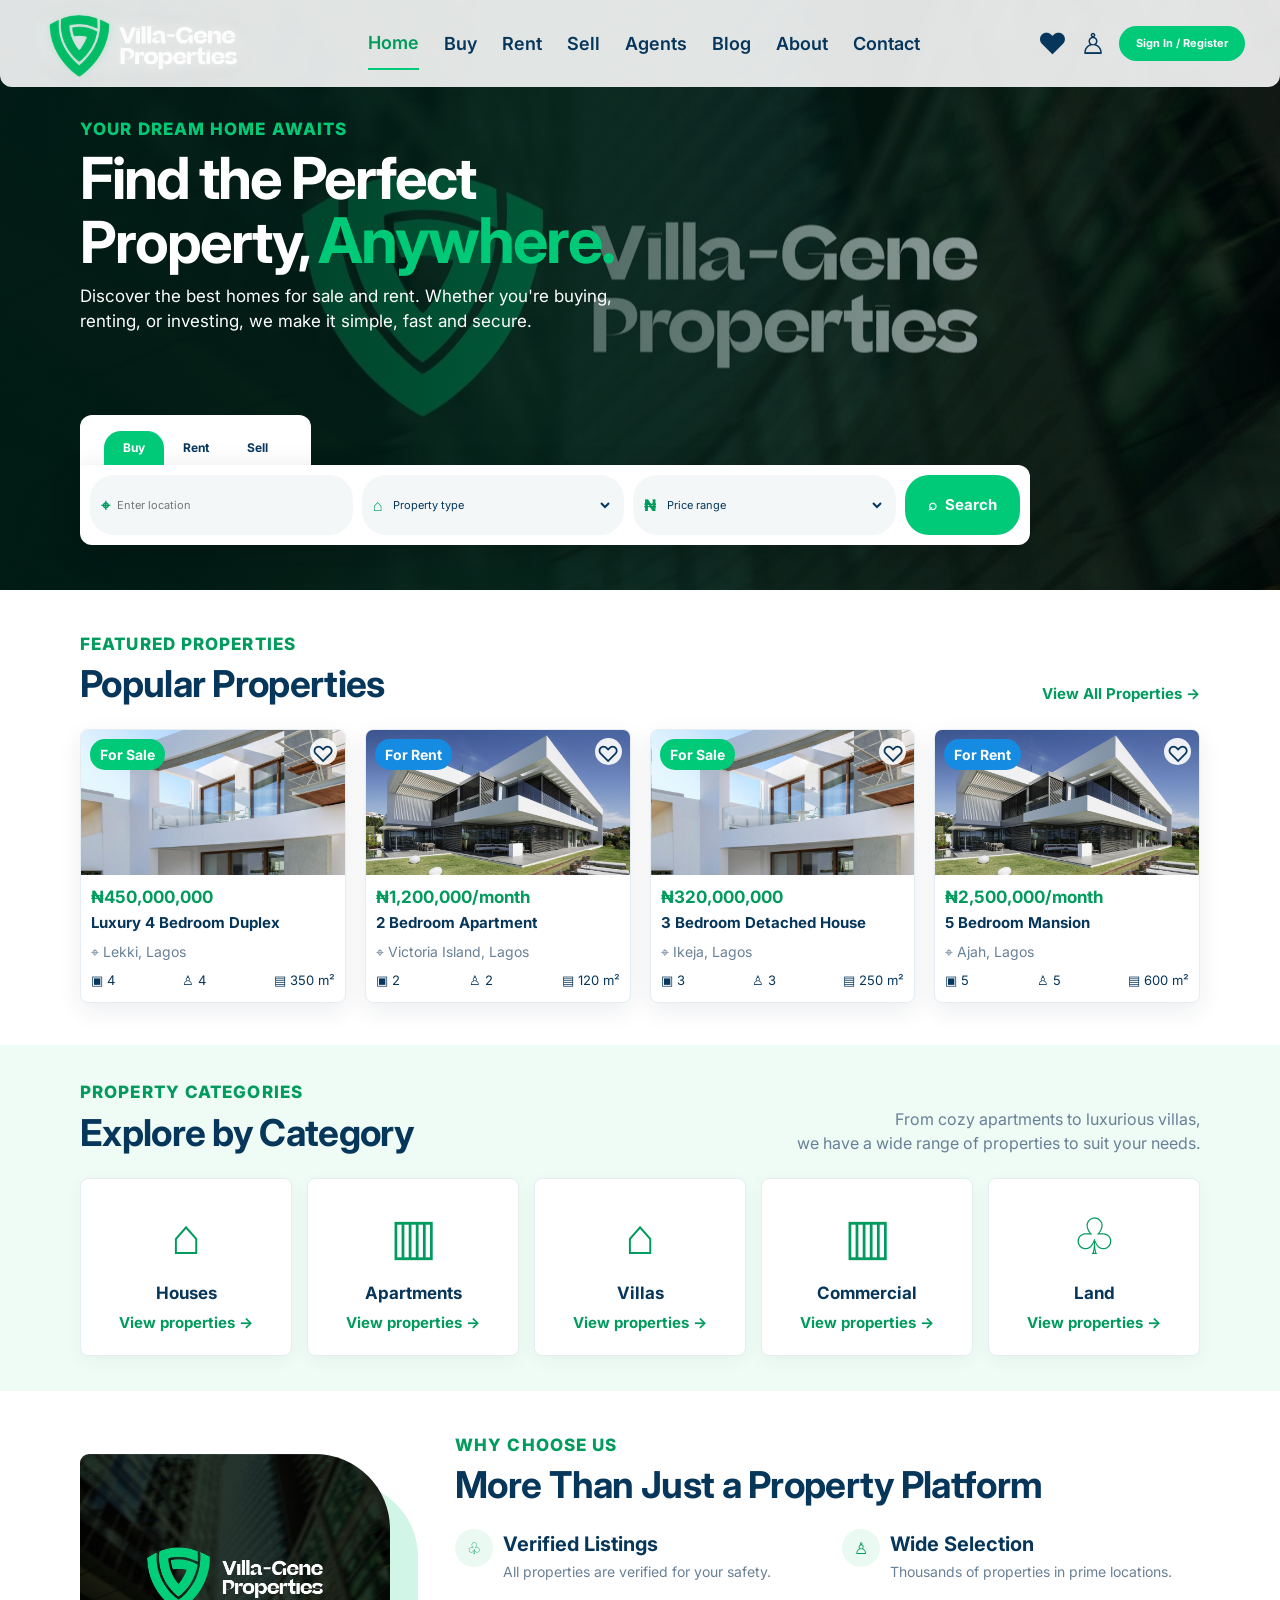
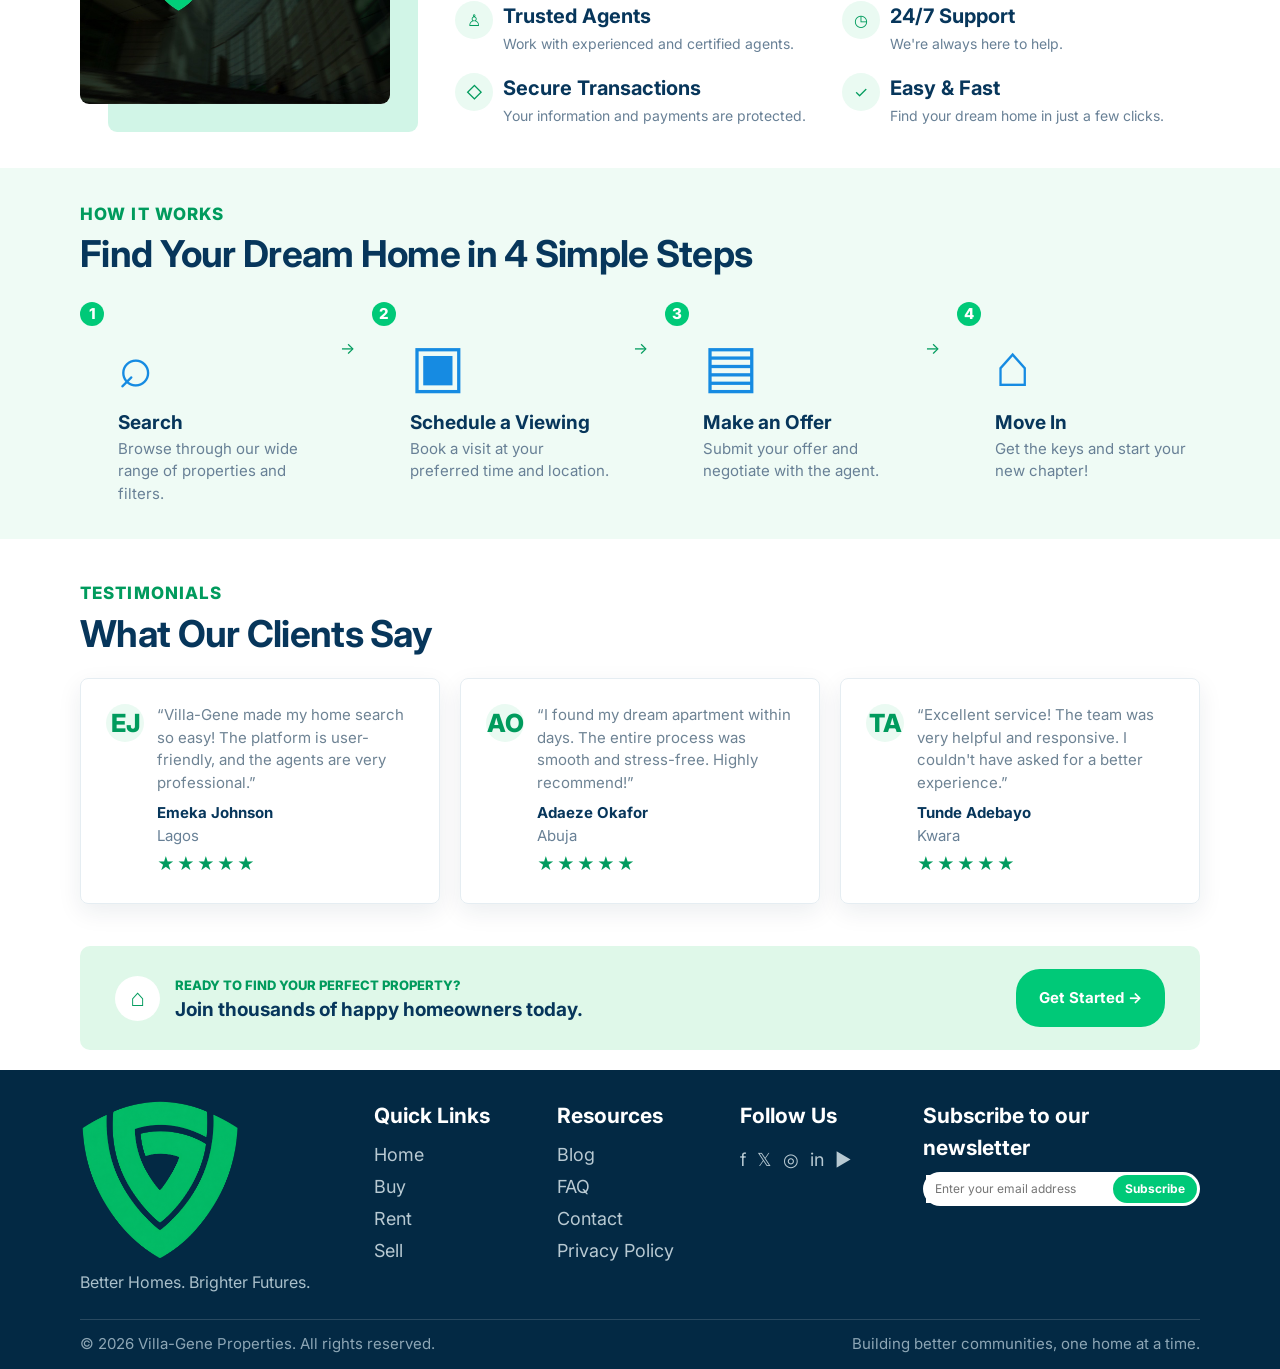
==== index.html @ 3a1cf272 "first commit" ====
<!DOCTYPE html>
<html lang="en">
<head>
  <meta charset="UTF-8">
  <meta name="viewport" content="width=device-width, initial-scale=1.0">
  <meta name="description" content="Villa-Gene Properties — Find your perfect property.">
  <title>Villa-Gene Properties</title>
  <!-- <link href="https://cdn.jsdelivr.net/npm/bootstrap@5.3.8/dist/css/bootstrap.min.css" rel="stylesheet" integrity="sha384-sRIl4kxILFvY47J16cr9ZwB07vP4J8+LH7qKQnuqkuIAvNWLzeN8tE5YBujZqJLB" crossorigin="anonymous"> -->
  <link rel="stylesheet" href="style.css">
</head>
<body>
  <header class="hero">
    <nav class="navbar container">
      <a class="brand" href="#">
        <img src="Villa-Gene-Properties-Logo(1).svg" alt="Villa-Gene Properties">
      </a>

      <button class="menu-toggle" aria-label="Open menu">☰</button>

      <div class="nav-links">
        <a class="active" href="#">Home</a>
        <a href="#properties">Buy</a>
        <a href="#properties">Rent</a>
        <a href="#sell">Sell</a>
        <a href="#agents">Agents</a>
        <a href="#blog">Blog</a>
        <a href="#about">About</a>
        <a href="#contact">Contact</a>
      </div>

      <div class="nav-actions">
        <button class="icon-btn" aria-label="Favorites">♥</button>
        <button class="icon-btn" aria-label="Account">♙</button>
        <a class="btn btn-green btn-small" href="#">Sign In / Register</a>
      </div>
    </nav>

    <div class="hero-content container">
      <div class="hero-copy">
        <p class="eyebrow">YOUR DREAM HOME AWAITS</p>
        <h1>Find the Perfect<br>Property, <span style="font-size: 63px;">Anywhere.</span></h1>
        <p class="hero-text">
          Discover the best homes for sale and rent. Whether you're
          buying, renting, or investing, we make it simple, fast and secure.
        </p>

        <div class="search-tabs">
          <button class="tab active">Buy</button>
          <button class="tab">Rent</button>
          <button class="tab">Sell</button>
        </div>

        <form class="search-box">
          <label>
            <span class="field-icon">⌖</span>
            <input type="text" placeholder="Enter location">
          </label>
          <label>
            <span class="field-icon">⌂</span>
            <select>
              <option>Property type</option>
              <option>House</option>
              <option>Apartment</option>
              <option>Villa</option>
              <option>Commercial</option>
              <option>Land</option>
            </select>
          </label>
          <label>
            <span class="field-icon">₦</span>
            <select>
              <option>Price range</option>
              <option>₦10,000,000 - ₦50,000,000</option>
              <option>₦50,000,000 - ₦100,000,000</option>
              <option>₦100,000,000+</option>
            </select>
          </label>
          <button class="btn btn-green search-btn" type="submit">⌕&nbsp; Search</button>
        </form>
      </div>

    
    </div>
  </header>

  <main>

    <section class="section container" id="properties">
      <div class="section-heading">
        <div>
          <p class="eyebrow green-text">FEATURED PROPERTIES</p>
          <h2>Popular Properties</h2>
        </div>
        <a class="view-all" href="#">View All Properties →</a>
      </div>

      <div class="property-grid">
        <article class="property-card">
          <div class="property-image image-1">
            <span class="badge sale">For Sale</span>
            <button class="heart">♡</button>
          </div>
          <div class="property-info">
            <strong class="price">₦450,000,000</strong>
            <h3>Luxury 4 Bedroom Duplex</h3>
            <p class="location">⌖ Lekki, Lagos</p>
            <div class="property-meta"><span>▣ 4</span><span>♙ 4</span><span>▤ 350 m²</span></div>
          </div>
        </article>

        <article class="property-card">
          <div class="property-image image-2">
            <span class="badge rent">For Rent</span>
            <button class="heart">♡</button>
          </div>
          <div class="property-info">
            <strong class="price">₦1,200,000/month</strong>
            <h3>2 Bedroom Apartment</h3>
            <p class="location">⌖ Victoria Island, Lagos</p>
            <div class="property-meta"><span>▣ 2</span><span>♙ 2</span><span>▤ 120 m²</span></div>
          </div>
        </article>

        <article class="property-card">
          <div class="property-image image-3">
            <span class="badge sale">For Sale</span>
            <button class="heart">♡</button>
          </div>
          <div class="property-info">
            <strong class="price">₦320,000,000</strong>
            <h3>3 Bedroom Detached House</h3>
            <p class="location">⌖ Ikeja, Lagos</p>
            <div class="property-meta"><span>▣ 3</span><span>♙ 3</span><span>▤ 250 m²</span></div>
          </div>
        </article>

        <article class="property-card">
          <div class="property-image image-4">
            <span class="badge rent">For Rent</span>
            <button class="heart">♡</button>
          </div>
          <div class="property-info">
            <strong class="price">₦2,500,000/month</strong>
            <h3>5 Bedroom Mansion</h3>
            <p class="location">⌖ Ajah, Lagos</p>
            <div class="property-meta"><span>▣ 5</span><span>♙ 5</span><span>▤ 600 m²</span></div>
          </div>
        </article>
      </div>
    </section>
    <section class="category-section">
      <div class="container">
        <div class="section-heading">
          <div>
            <p class="eyebrow green-text">PROPERTY CATEGORIES</p>
            <h2>Explore by Category</h2>
          </div>
          <p class="heading-note">From cozy apartments to luxurious villas,<br>we have a wide range of properties to suit your needs.</p>
        </div>

        <div class="category-grid">
          <a class="category-card" href="#"><span>⌂</span><b>Houses</b><small>View properties →</small></a>
          <a class="category-card" href="#"><span>▥</span><b>Apartments</b><small>View properties →</small></a>
          <a class="category-card" href="#"><span>⌂</span><b>Villas</b><small>View properties →</small></a>
          <a class="category-card" href="#"><span>▥</span><b>Commercial</b><small>View properties →</small></a>
          <a class="category-card" href="#"><span>♧</span><b>Land</b><small>View properties →</small></a>
        </div>
      </div>
    </section>
    <section class="section container why-section" id="about">
      <div class="why-image"></div>

      <div class="why-content">
        <p class="eyebrow green-text">WHY CHOOSE US</p>
        <h2>More Than Just a Property Platform</h2>

        <div class="benefit-grid">
          <div class="benefit"><span>♧</span><div><b>Verified Listings</b><p>All properties are verified for your safety.</p></div></div>
          <div class="benefit"><span>♙</span><div><b>Wide Selection</b><p>Thousands of properties in prime locations.</p></div></div>
          <div class="benefit"><span>♙</span><div><b>Trusted Agents</b><p>Work with experienced and certified agents.</p></div></div>
          <div class="benefit"><span>◷</span><div><b>24/7 Support</b><p>We're always here to help.</p></div></div>
          <div class="benefit"><span>◇</span><div><b>Secure Transactions</b><p>Your information and payments are protected.</p></div></div>
          <div class="benefit"><span>✓</span><div><b>Easy & Fast</b><p>Find your dream home in just a few clicks.</p></div></div>
        </div>
      </div>
    </section>
    <section class="steps-section">
      <div class="container">
        <p class="eyebrow green-text">HOW IT WORKS</p>
        <h2>Find Your Dream Home in 4 Simple Steps</h2>

        <div class="steps-grid">
          <div class="step"><span class="number">1</span><div class="step-icon">⌕</div><b>Search</b><p>Browse through our wide range of properties and filters.</p></div>
          <i>→</i>
          <div class="step"><span class="number">2</span><div class="step-icon">▣</div><b>Schedule a Viewing</b><p>Book a visit at your preferred time and location.</p></div>
          <i>→</i>
          <div class="step"><span class="number">3</span><div class="step-icon">▤</div><b>Make an Offer</b><p>Submit your offer and negotiate with the agent.</p></div>
          <i>→</i>
          <div class="step"><span class="number">4</span><div class="step-icon">⌂</div><b>Move In</b><p>Get the keys and start your new chapter!</p></div>
        </div>
      </div>
    </section>


    <section class="section container">
      <p class="eyebrow green-text">TESTIMONIALS</p>
      <h2>What Our Clients Say</h2>

      <div class="testimonial-grid">
        <article class="testimonial"><div class="avatar">EJ</div><div><p>“Villa-Gene made my home search so easy! The platform is user-friendly, and the agents are very professional.”</p><b>Emeka Johnson</b><small>Lagos</small><strong class="stars">★★★★★</strong></div></article>
        <article class="testimonial"><div class="avatar">AO</div><div><p>“I found my dream apartment within days. The entire process was smooth and stress-free. Highly recommend!”</p><b>Adaeze Okafor</b><small>Abuja</small><strong class="stars">★★★★★</strong></div></article>
        <article class="testimonial"><div class="avatar">TA</div><div><p>“Excellent service! The team was very helpful and responsive. I couldn't have asked for a better experience.”</p><b>Tunde Adebayo</b><small>Kwara</small><strong class="stars">★★★★★</strong></div></article>
      </div>
    </section>
    <section class="cta container">
      <div class="cta-icon">⌂</div>
      <div><small>READY TO FIND YOUR PERFECT PROPERTY?</small><h3>Join thousands of happy homeowners today.</h3></div>
      <a class="btn btn-green" href="#">Get Started →</a>
    </section>

   
  </main>
  <footer class="footer" id="contact">
    <div class="container footer-grid">
      <div class="footer-brand">
        <img src="villa2.png" alt="Villa-Gene Properties">
        <p>Better Homes. Brighter Futures.</p>
      </div>

      <div><h4>Quick Links</h4><a href="#">Home</a><a href="#">Buy</a><a href="#">Rent</a><a href="#">Sell</a></div>
      <div><h4>Resources</h4><a href="#">Blog</a><a href="#">FAQ</a><a href="#">Contact</a><a href="#">Privacy Policy</a></div>
      <div><h4>Follow Us</h4><div class="socials"><a href="#">f</a><a href="#">𝕏</a><a href="#">◎</a><a href="#">in</a><a href="#">▶</a></div></div>

      <div class="newsletter">
        <h4>Subscribe to our newsletter</h4>
        <form><input type="email" placeholder="Enter your email address"><button type="submit">Subscribe</button></form>
      </div>
    </div>

    <div class="container footer-bottom">
      <span>© 2026 Villa-Gene Properties. All rights reserved.</span>
      <span>Building better communities, one home at a time.</span>
    </div>
  </footer>

  <script>
    document.querySelector('.menu-toggle').addEventListener('click', () => {
      document.querySelector('.nav-links').classList.toggle('open');
    });
  </script>
</body>
</html>
---- style.css ----
@import url('https://fonts.googleapis.com/css2?family=Inter:wght@400;500;600;700;800&display=swap');

:root {
  --green: #00c978;
  --green-dark: #009b5d;
  --green-light: #eafaf2;
  --blue: #06365b;
  --blue-dark: #032944;
  --text: #07365b;
  --muted: #688096;
  --white: #ffffff;
  --border: #e5edf2;
  --shadow: 0 8px 25px rgba(4, 44, 70, .08);
  --radius: 10px;
}

* { box-sizing: border-box; margin: 0; padding: 0; }

html { scroll-behavior: smooth; }

body {
  font-family: "Inter", Arial, sans-serif;
  color: var(--text);
  background: #fff;
  line-height: 1.5;
}

a { color: inherit; text-decoration: none; }
button, input, select { font: inherit; }
button { cursor: pointer; border: 0; }

.container {
  width: min(1120px, calc(100% - 40px));
  margin: auto;
}

.hero {
  min-height: 520px;
  color: #fff;
  position: relative;
  overflow: hidden;
  background:
    linear-gradient(90deg, rgba(0, 28, 22, .92) 0%, rgba(0, 38, 28, .70) 42%, rgba(0, 20, 20, .28) 100%),
    url("photo_2026-10-01_10-18-28.jpg") center/cover no-repeat;
}
.navbar {
  width: 100%;
  max-width: none;
  height: 87px;
  margin: 0;
  padding: 20px 35px;
  display: flex;
  align-items: center;
  gap: 28px;
  background: rgba(255,255,255,.88);
  border-radius: 0 0 12px 12px;
  color: var(--blue);
  position: relative;
  z-index: 10;
  
}

.brand { width: 215px; display: flex; align-items: center; }
.brand img { width: 100%; height: auto; display: block; }

.nav-links {
  display: flex;
  align-items: center;
  justify-content: center;
  gap: 25px;
  flex: 1;

}

.nav-links a {
  font-size: 18px;
  font-weight: 600;
  padding: 12px 0;
}

.nav-links a.active,
.nav-links a:hover {
  color: var(--green-dark);
  border-bottom: 2px solid var(--green);
}

.nav-actions { display: flex; align-items: center; gap: 13px; }
.icon-btn { background: transparent; color: var(--blue); font-size: 29px; }
.menu-toggle { display: none; background: transparent; font-size: 25px; color: var(--blue); }

.btn {
  display: inline-flex;
  align-items: center;
  justify-content: center;
  border-radius: 24px;
  padding: 18px 23px;
  font-weight: 700;
  font-size: 15px;
}

.btn-green { background: var(--green); color: #fff; }
.btn-green:hover { background: var(--green-dark); }
.btn-small { padding: 9px 17px; font-size: 11px; }

.hero-content {
  min-height: 448px;
  display: flex;
  align-items: center;
  justify-content: space-between;
  padding-bottom: 45px;
}

.hero-copy { max-width: 650px; padding-top: 30px; }
.eyebrow { font-size: 17px; font-weight: 800; letter-spacing: 1.1px; margin-bottom: 6px; color: #00c978;}
.green-text { color: var(--green-dark); }

.hero h1 {
  font-size: clamp(38px, 5vw, 58px);
  line-height: 1.02;
  letter-spacing: -2px;
  margin-bottom: 12px;
}

.hero h1 span { color: var(--green); }

.hero-text { max-width: 560px; font-size: 17px; margin-bottom: 80px; }

.hero-brand {
  width: 310px;
  margin-right: 25px;
}
.hero-brand img { width: 100%; filter: drop-shadow(0 5px 20px rgba(0,0,0,.25)); }

.search-tabs {
  display: flex;
  width: fit-content;
  background: #fff;
  border-radius: 12px 12px 0 0;
  padding: 16px 24px 0;

}

.tab {
  padding: 8px 19px;
  border-radius: 17px 17px 0 0;
  background: transparent;
  color: var(--blue);
  font-size: 12px;
  font-weight: 700;
}
.tab.active { background: var(--green); color: #fff; }

.search-box {
  width: 950px;
  min-height: 80px;
  padding: 10px;
  display: flex;
  gap: 9px;
  background: #fff;
  border-radius: 0 12px 12px 12px;
  box-shadow: 0 10px 30px rgba(0,0,0,.17);
}

.search-box label {
  flex: 1;
  display: flex;
  align-items: center;
  gap: 7px;
  min-width: 0;
  padding: 0 11px;
  border-radius: 24px;
  background: #f3f7f8;
}

.search-box input,
.search-box select {
  width: 100%;
  min-width: 0;
  border: 0;
  outline: 0;
  background: transparent;
  color: var(--blue);
  font-size: 11px;
}
.search-box select { appearance: auto;}
.field-icon option:hover{color: #00c978;}
.field-icon { color: var(--green-dark); font-weight: 800; }
.search-btn { min-width: 110px; }
.section { padding-top: 42px; padding-bottom: 42px; }

.section-heading {
  display: flex;
  align-items: flex-end;
  justify-content: space-between;
  margin-bottom: 23px;
}
h2 {
  font-size: 37px;
  line-height: 1.15;
  letter-spacing: -.7px;
}

.view-all {
  color: var(--green-dark);
  font-weight: 700;
  font-size: 15px;
}

.property-grid {
  display: grid;
  grid-template-columns: repeat(4, 1fr);
  gap: 19px;
}

.property-card {
  overflow: hidden;
  background: #fff;
  border: 1px solid var(--border);
  border-radius: 8px;
  box-shadow: var(--shadow);
}

.property-image {
  height: 145px;
  position: relative;
  background-size: cover;
  background-position: center;
}

.image-1 { background-image: url("VillaMaze-LuxuryVillasCrete-Outdoors-10-scaled.jpg"); }
.image-2 { background-image: url("02.jpg"); }
.image-3 { background-image: url("VillaMaze-LuxuryVillasCrete-Outdoors-10-scaled.jpg"); }
.image-4 { background-image: url("02.jpg"); }

.badge {
  position: absolute;
  top: 9px;
  left: 9px;
  padding: 5px 10px;
  border-radius: 15px;
  color: #fff;
  font-size: 14px;
  font-weight: 700;
}
.badge.sale { background: var(--green); }
.badge.rent { background: #168be2; }

.heart {
  position: absolute;
  right: 8px;
  top: 8px;
  width: 27px;
  height: 27px;
  border-radius: 50%;
  background: rgba(255,255,255,.9);
  color: var(--blue);
  font-size: 22px;
}

.property-info { padding: 10px 10px 12px; }
.price { color: var(--green-dark); font-size: 17px; }
.property-info h3 { font-size: 15px; margin: 2px 0 6px; }
.location { color: var(--muted); font-size: 14px; margin-bottom: 9px; }

.property-meta {
  display: flex;
  justify-content: space-between;
  color: var(--blue);
  font-size: 13px;
}
.category-section {
  padding: 35px 0;
  background: #effbf5;
}

.heading-note { color: var(--muted); font-size: 16px; text-align: right; }

.category-grid {
  display: grid;
  grid-template-columns: repeat(5, 1fr);
  gap: 15px;
}

.category-card {
  min-height: 135px;
  padding: 20px;
  display: flex;
  flex-direction: column;
  align-items: center;
  justify-content: center;
  background: #fff;
  border: 1px solid var(--border);
  border-radius: 8px;
  box-shadow: 0 5px 18px rgba(0,0,0,.04);
}
.category-card span { color: var(--green-dark); font-size: 50px; margin-bottom: 7px; }
.category-card b { font-size: 17px; }
.category-card small { color: var(--green-dark); font-weight: 700; font-size: 15px; margin-top: 6px; }
.why-section {
  display: grid;
  grid-template-columns: 310px 1fr;
  gap: 65px;
  align-items: center;
}

.why-image {
  height: 250px;
  border-radius: 9px 75px 9px 9px;
  background: url("photo_2026-10-01_10-18-28.jpg") center/cover;
  box-shadow: 28px 28px 0 rgba(0,201,120,.18);
}

.why-content h2 { margin-bottom: 22px; }

.benefit-grid {
  display: grid;
  grid-template-columns: 1fr 1fr;
  gap: 19px 28px;
}

.benefit { display: flex; gap: 10px; }
.benefit > span {
  flex: 0 0 38px;
  width: 38px;
  height: 38px;
  display: grid;
  place-items: center;
  border-radius: 50%;
  background: var(--green-light);
  color: var(--green-dark);
}
.benefit b { display: block; font-size: 20px; }
.benefit p { color: var(--muted); font-size: 14px; margin-top: 2px; }
.steps-section {
  padding: 34px 0;
  background: #effbf5;
}

.steps-section h2 { margin-bottom: 25px; }

.steps-grid {
  display: grid;
  grid-template-columns: 1fr auto 1fr auto 1fr auto 1fr;
  gap: 17px;
  align-items: start;
}

.step { position: relative; }
.number {
  display: inline-grid;
  place-items: center;
  width: 24px;
  height: 24px;
  border-radius: 50%;
  background: var(--green);
  color: #fff;
  font-size: 15px;
  font-weight: 800;
}
.step-icon { color: #168be2; font-size: 59px; margin: -5px 0 0 38px; }
.step b { display: block; font-size: 19px; margin-left: 38px; }
.step p { color: var(--muted); font-size: 15px; margin-left: 38px; }
.steps-grid > i { color: var(--green-dark); margin-top: 35px; font-style: normal; }
.testimonial-grid {
  display: grid;
  grid-template-columns: repeat(3, 1fr);
  gap: 20px;
  margin-top: 23px;
}

.testimonial {
  display: flex;
  gap: 13px;
  padding: 25px;
  border: 1px solid var(--border);
  border-radius: 8px;
  box-shadow: var(--shadow);
}

.avatar {
  flex: 0 0 38px;
  height: 38px;
  border-radius: 50%;
  display: grid;
  place-items: center;
  background: var(--green-light);
  color: var(--green-dark);
  font-size: 25px;
  font-weight: 800;
}

.testimonial p { color: #6e8394; font-size: 15px; margin-bottom: 8px; }
.testimonial b, .testimonial small { display: block; font-size: 15px; }
.testimonial small { color: var(--muted); }
.stars { display: block; color: var(--green-dark); letter-spacing: 2px; font-size: 17px; margin-top: 5px; }

.cta {
  margin-bottom: 20px;
  padding: 23px 35px;
  display: flex;
  align-items: center;
  gap: 15px;
  border-radius: 10px;
  background: #dff8e9;
}
.cta-icon {
  width: 45px;
  height: 45px;
  display: grid;
  place-items: center;
  border-radius: 50%;
  color: var(--green-dark);
  background: #fff;
  font-size: 24px;
}
.cta div:nth-child(2) { flex: 1; }
.cta small { color: var(--green-dark); font-size: 13px; font-weight: 800; }
.cta h3 { font-size: 19px; }
.footer {
  padding-top: 30px;
  color: #fff;
  background: var(--blue-dark);
}

.footer-grid {
  display: grid;
  grid-template-columns: 1.4fr .8fr .8fr .8fr 1.5fr;
  gap: 35px;
  padding-bottom: 25px;
}

.footer-brand img { width: 160px; filter: none; }
.footer-brand p { color: #a9bfca; font-size: 16px; margin-top: 4px; }

.footer h4 { font-size: 21px; margin-bottom: 9px; }
.footer-grid > div:not(.footer-brand):not(.newsletter) a {
  display: block;
  color: #b8c9d2;
  font-size: 18px;
  margin: 5px 0;
}

.socials { display: flex; gap: 11px; }
.socials a { color: #fff; font-size: 15px; }

.newsletter form {
  display: flex;
  height: 34px;
  padding: 3px;
  border-radius: 20px;
  background: #fff;
}
.newsletter input {
  width: 100%;
  min-width: 0;
  border: 0;
  outline: 0;
  padding: 0 9px;
  font-size: 12px;
}
.newsletter button {
  padding: 0 12px;
  border-radius: 17px;
  background: var(--green);
  color: #fff;
  font-size: 12px;
  font-weight: 700;
}

.footer-bottom {
  padding: 13px 0;
  border-top: 1px solid rgba(255,255,255,.15);
  display: flex;
  justify-content: space-between;
  color: #8da6b5;
  font-size: 15px;
}

@media (max-width: 900px) {
  .nav-links { gap: 13px; }
  .nav-actions .icon-btn { display: none; }
  .hero-brand { width: 220px; }
  .search-box { width: 100%; }
  .property-grid { grid-template-columns: repeat(2, 1fr); }
  .category-grid { grid-template-columns: repeat(3, 1fr); }
  .why-section { grid-template-columns: 1fr; gap: 35px; }
  .why-image { width: min(450px, 100%); }
  .footer-grid { grid-template-columns: repeat(2, 1fr); }
}

@media (max-width: 680px) {
  .container { width: min(100% - 24px, 1120px); }

  .navbar {
    width: 100%;
    height: 62px;
  }
  .brand { width: 135px; }
  .menu-toggle { display: block; margin-left: auto; }
  .nav-links {
    display: none;
    position: absolute;
    top: 62px;
    left: 12px;
    right: 12px;
    z-index: 20;
    padding: 15px;
    flex-direction: column;
    background: #fff;
    border-radius: 8px;
    box-shadow: var(--shadow);
  }
  .nav-links.open { display: flex; }
  .nav-links a { padding: 7px; }
  .nav-actions { display: none; }

  .hero { min-height: 650px; }
  .hero-content { min-height: 580px; display: block; padding-top: 45px; }
  .hero-brand { display: none; }
  .hero h1 { font-size: 39px; }
  .search-box { width: 100%; flex-direction: column; border-radius: 0 0 12px 12px; }
  .search-box label { min-height: 42px; }
  .search-btn { min-height: 42px; }

  .section-heading { align-items: flex-start; gap: 15px; flex-direction: column; }
  .heading-note { text-align: left; }
  .property-grid { grid-template-columns: 1fr; }
  .category-grid { grid-template-columns: repeat(2, 1fr); }
  .benefit-grid { grid-template-columns: 1fr; }
  .steps-grid { grid-template-columns: 1fr; gap: 12px; }
  .steps-grid > i { display: none; }
  .testimonial-grid { grid-template-columns: 1fr; }
  .cta { flex-wrap: wrap; }
  .cta .btn { width: 100%; }
  .footer-grid { grid-template-columns: 1fr 1fr; }
  .newsletter { grid-column: 1 / -1; }
  .footer-bottom { flex-direction: column; gap: 6px; }
}
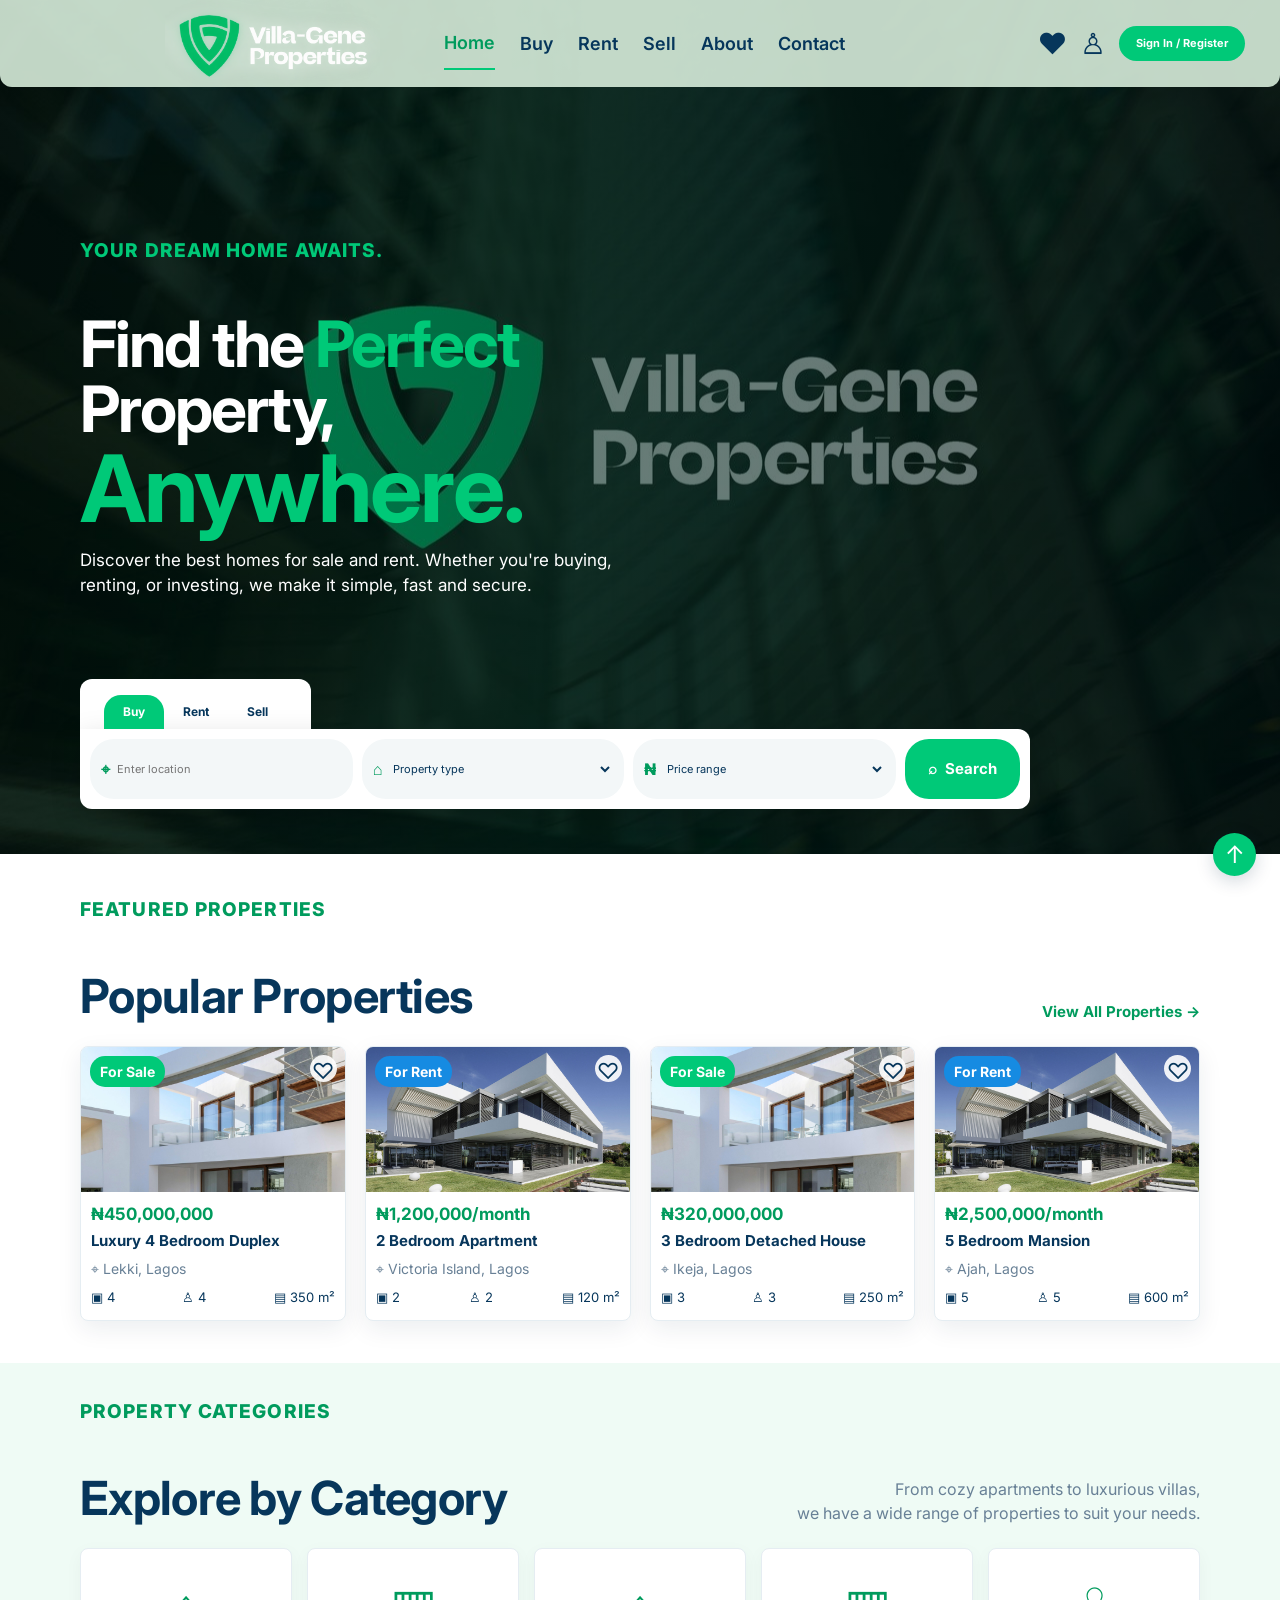
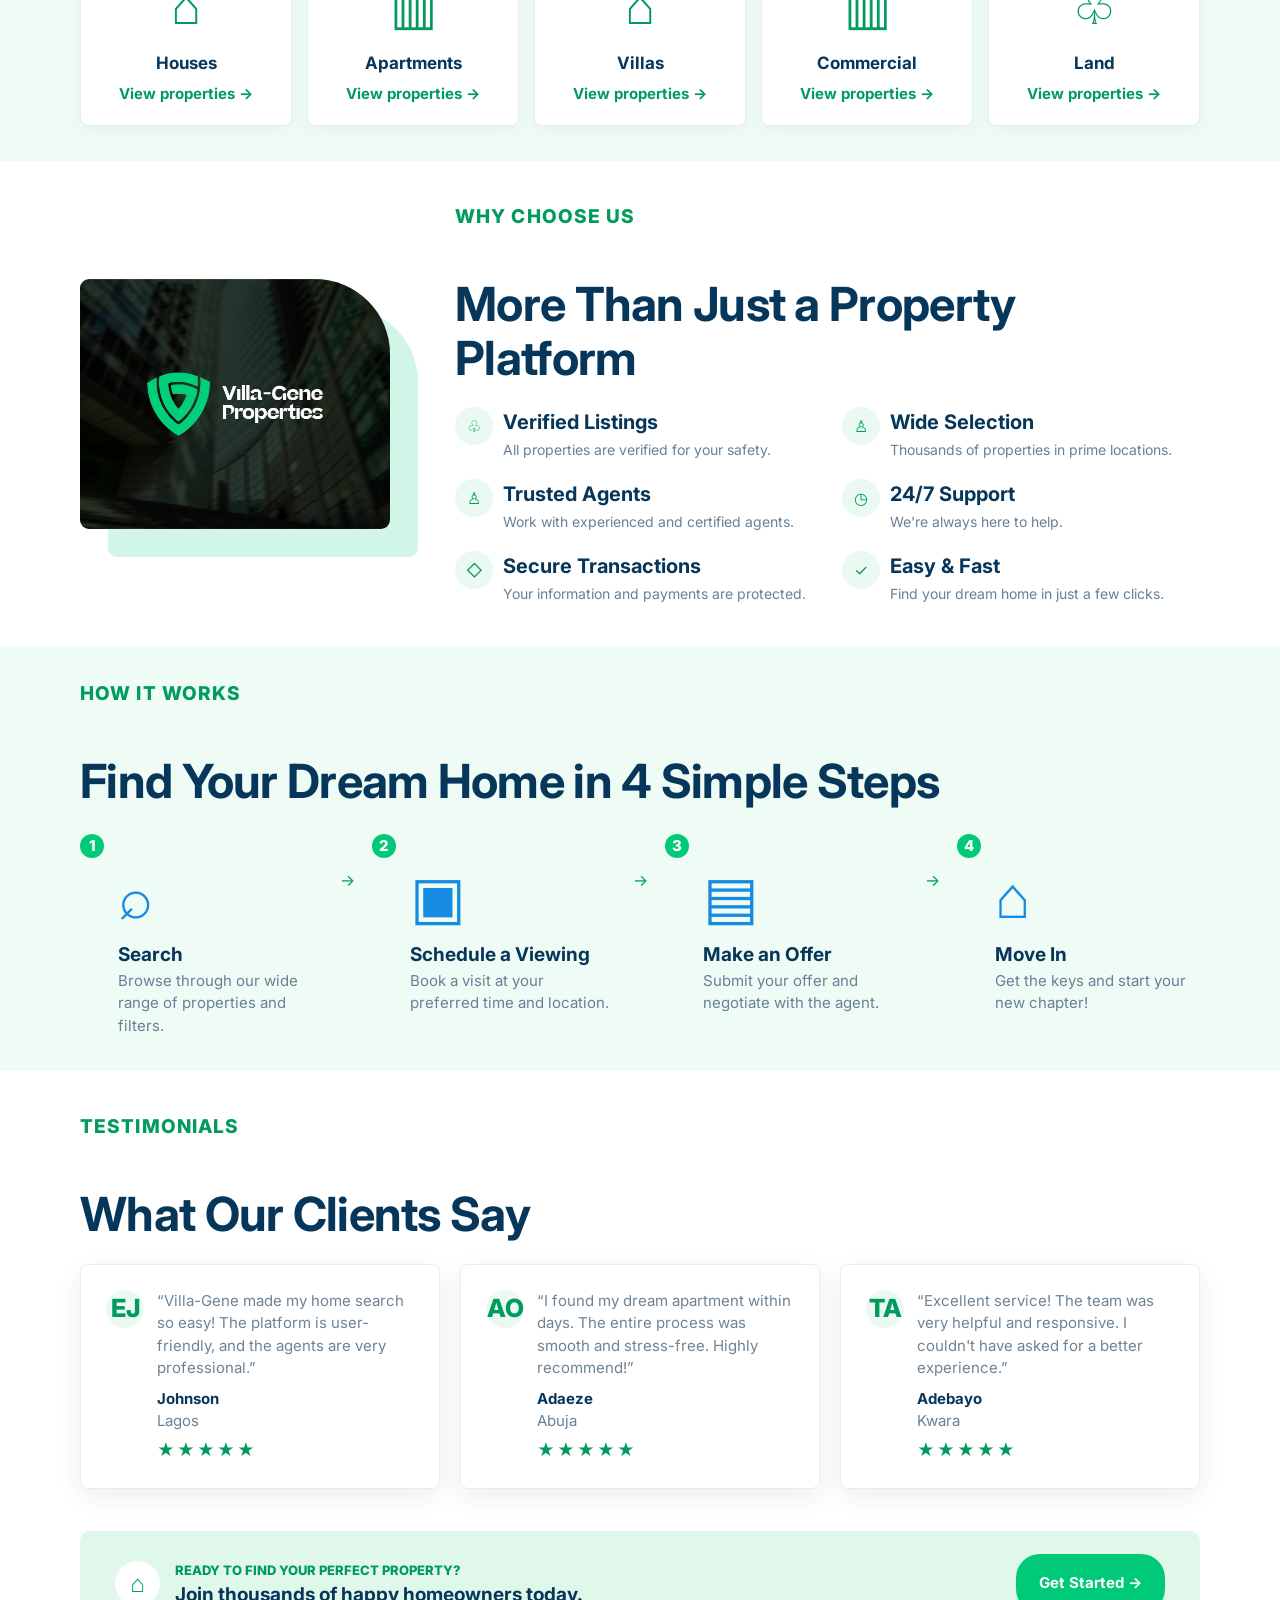
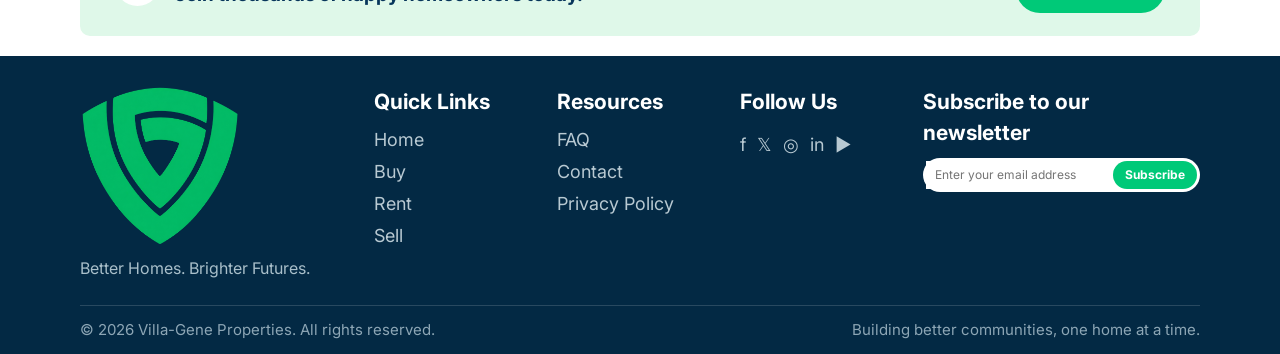
==== commit 2586ab8a: "Update website files" ====
--- a/index.html
+++ b/index.html
@@ -9,6 +9,9 @@
   <link rel="stylesheet" href="style.css">
 </head>
 <body>
+  <div class="first-nav">
+    
+  </div>
   <header class="hero">
     <nav class="navbar container">
       <a class="brand" href="#">
@@ -22,10 +25,8 @@
         <a href="#properties">Buy</a>
         <a href="#properties">Rent</a>
         <a href="#sell">Sell</a>
-        <a href="#agents">Agents</a>
-        <a href="#blog">Blog</a>
-        <a href="#about">About</a>
-        <a href="#contact">Contact</a>
+        <a href="about.html">About</a>
+        <a href="contact.html">Contact</a>
       </div>
 
       <div class="nav-actions">
@@ -37,8 +38,8 @@
 
     <div class="hero-content container">
       <div class="hero-copy">
-        <p class="eyebrow">YOUR DREAM HOME AWAITS</p>
-        <h1>Find the Perfect<br>Property, <span style="font-size: 63px;">Anywhere.</span></h1>
+        <p class="eyebrow">YOUR DREAM HOME AWAITS.</p>
+        <h1>Find the <span style="color: #00c978">Perfect</span><br>Property, <span style="font-size: 93px;">Anywhere.</span></h1>
         <p class="hero-text">
           Discover the best homes for sale and rent. Whether you're
           buying, renting, or investing, we make it simple, fast and secure.
@@ -207,15 +208,15 @@
       <h2>What Our Clients Say</h2>
 
       <div class="testimonial-grid">
-        <article class="testimonial"><div class="avatar">EJ</div><div><p>“Villa-Gene made my home search so easy! The platform is user-friendly, and the agents are very professional.”</p><b>Emeka Johnson</b><small>Lagos</small><strong class="stars">★★★★★</strong></div></article>
-        <article class="testimonial"><div class="avatar">AO</div><div><p>“I found my dream apartment within days. The entire process was smooth and stress-free. Highly recommend!”</p><b>Adaeze Okafor</b><small>Abuja</small><strong class="stars">★★★★★</strong></div></article>
-        <article class="testimonial"><div class="avatar">TA</div><div><p>“Excellent service! The team was very helpful and responsive. I couldn't have asked for a better experience.”</p><b>Tunde Adebayo</b><small>Kwara</small><strong class="stars">★★★★★</strong></div></article>
+        <article class="testimonial"><div class="avatar">EJ</div><div><p>“Villa-Gene made my home search so easy! The platform is user-friendly, and the agents are very professional.”</p><b>Johnson</b><small>Lagos</small><strong class="stars">★★★★★</strong></div></article>
+        <article class="testimonial"><div class="avatar">AO</div><div><p>“I found my dream apartment within days. The entire process was smooth and stress-free. Highly recommend!”</p><b>Adaeze</b><small>Abuja</small><strong class="stars">★★★★★</strong></div></article>
+        <article class="testimonial"><div class="avatar">TA</div><div><p>“Excellent service! The team was very helpful and responsive. I couldn't have asked for a better experience.”</p><b>Adebayo</b><small>Kwara</small><strong class="stars">★★★★★</strong></div></article>
       </div>
     </section>
     <section class="cta container">
       <div class="cta-icon">⌂</div>
       <div><small>READY TO FIND YOUR PERFECT PROPERTY?</small><h3>Join thousands of happy homeowners today.</h3></div>
-      <a class="btn btn-green" href="#">Get Started →</a>
+      <a class="btn btn-green" href="contact.html">Get Started →</a>
     </section>
 
    
@@ -225,10 +226,10 @@
       <div class="footer-brand">
         <img src="villa2.png" alt="Villa-Gene Properties">
         <p>Better Homes. Brighter Futures.</p>
-      </div>
-
-      <div><h4>Quick Links</h4><a href="#">Home</a><a href="#">Buy</a><a href="#">Rent</a><a href="#">Sell</a></div>
-      <div><h4>Resources</h4><a href="#">Blog</a><a href="#">FAQ</a><a href="#">Contact</a><a href="#">Privacy Policy</a></div>
+       </div>
+
+      <div><h4>Quick Links</h4><a href="index.html">Home</a><a href="#">Buy</a><a href="#">Rent</a><a href="#">Sell</a></div>
+      <div><h4>Resources</h4><a href="#">FAQ</a><a href="#">Contact</a><a href="#">Privacy Policy</a></div>
       <div><h4>Follow Us</h4><div class="socials"><a href="#">f</a><a href="#">𝕏</a><a href="#">◎</a><a href="#">in</a><a href="#">▶</a></div></div>
 
       <div class="newsletter">
@@ -242,6 +243,11 @@
       <span>Building better communities, one home at a time.</span>
     </div>
   </footer>
+
+
+   <a aria-label="Back to top" class="back-to-top" href="#top">
+   &uarr;
+  </a>
 
   <script>
     document.querySelector('.menu-toggle').addEventListener('click', () => {
--- a/style.css
+++ b/style.css
@@ -35,12 +35,12 @@
 }
 
 .hero {
-  min-height: 520px;
+  min-height: 720px;
   color: #fff;
   position: relative;
   overflow: hidden;
   background:
-    linear-gradient(90deg, rgba(0, 28, 22, .92) 0%, rgba(0, 38, 28, .70) 42%, rgba(0, 20, 20, .28) 100%),
+    linear-gradient(90deg, rgba(0, 28, 22, .42) 0%, rgba(0, 38, 28, .60) 42%, rgba(0, 20, 20, .58) 100%),
     url("photo_2026-10-01_10-18-28.jpg") center/cover no-repeat;
 }
 .navbar {
@@ -52,7 +52,7 @@
   display: flex;
   align-items: center;
   gap: 28px;
-  background: rgba(255,255,255,.88);
+  background: rgba(218, 240, 222, 0.888);
   border-radius: 0 0 12px 12px;
   color: var(--blue);
   position: relative;
@@ -60,8 +60,9 @@
   
 }
 
-.brand { width: 215px; display: flex; align-items: center; }
-.brand img { width: 100%; height: auto; display: block; }
+.brand { width: 215px; display: flex; align-items: center;  }
+
+.brand img { width: 100%; height: auto; display: block; box-shadow: rgba(1, 72, 1, 0.17); margin-left: 130px; }
 
 .nav-links {
   display: flex;
@@ -110,12 +111,12 @@
   padding-bottom: 45px;
 }
 
-.hero-copy { max-width: 650px; padding-top: 30px; }
-.eyebrow { font-size: 17px; font-weight: 800; letter-spacing: 1.1px; margin-bottom: 6px; color: #00c978;}
+.hero-copy { max-width: 650px; padding-top: 150px; }
+.eyebrow { font-size: 19px; font-weight: 800; letter-spacing: 1.1px; margin-bottom: 45px; color: #00c978;}
 .green-text { color: var(--green-dark); }
 
 .hero h1 {
-  font-size: clamp(38px, 5vw, 58px);
+  font-size: clamp(38px, 5vw, 78px);
   line-height: 1.02;
   letter-spacing: -2px;
   margin-bottom: 12px;
@@ -195,7 +196,7 @@
   margin-bottom: 23px;
 }
 h2 {
-  font-size: 37px;
+  font-size: 47px;
   line-height: 1.15;
   letter-spacing: -.7px;
 }
@@ -475,6 +476,35 @@
   color: #8da6b5;
   font-size: 15px;
 }
+.back-to-top {
+    position:fixed;
+    right:24px;
+    bottom:24px;
+    z-index:30;
+    width:43px;
+    height:43px;
+    display:grid;
+    place-items:center;
+    border-radius:50%;
+    background:var(--green);
+    color:#fff;
+    font-size:24px;
+    box-shadow:0 5px 18px rgba(3,41,68,.18)
+}
+.back-to-top:hover {
+    background:var(--green-dark)
+}
+.visually-hidden {
+    position:absolute;
+    width:1px;
+    height:1px;
+    padding:0;
+    margin:-1px;
+    overflow:hidden;
+    clip:rect(0,0,0,0);
+    white-space:nowrap;
+    border:0
+}
 
 @media (max-width: 900px) {
   .nav-links { gap: 13px; }
@@ -495,7 +525,7 @@
     width: 100%;
     height: 62px;
   }
-  .brand { width: 135px; }
+  .brand { width: 135px; margin-left: -130px; }
   .menu-toggle { display: block; margin-left: auto; }
   .nav-links {
     display: none;
@@ -514,7 +544,7 @@
   .nav-links a { padding: 7px; }
   .nav-actions { display: none; }
 
-  .hero { min-height: 650px; }
+  .hero { min-height: 750px; }
   .hero-content { min-height: 580px; display: block; padding-top: 45px; }
   .hero-brand { display: none; }
   .hero h1 { font-size: 39px; }
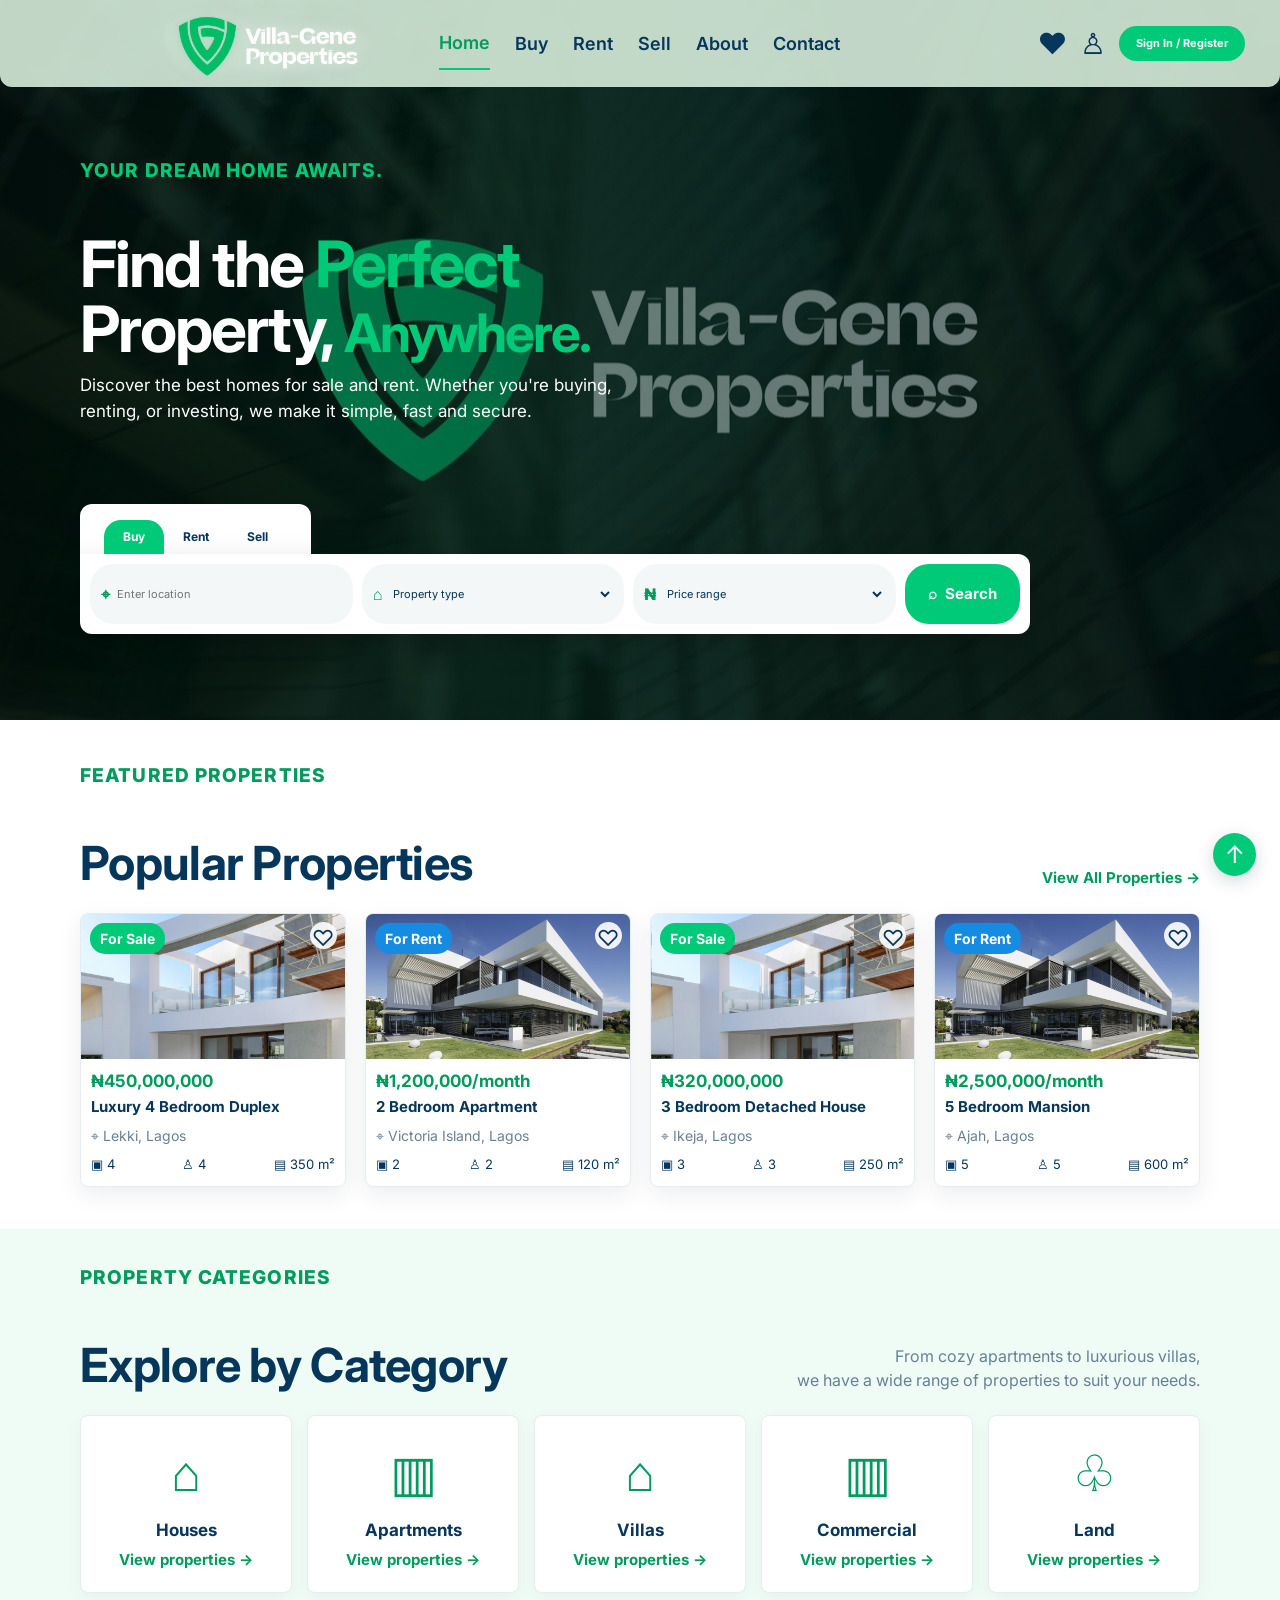
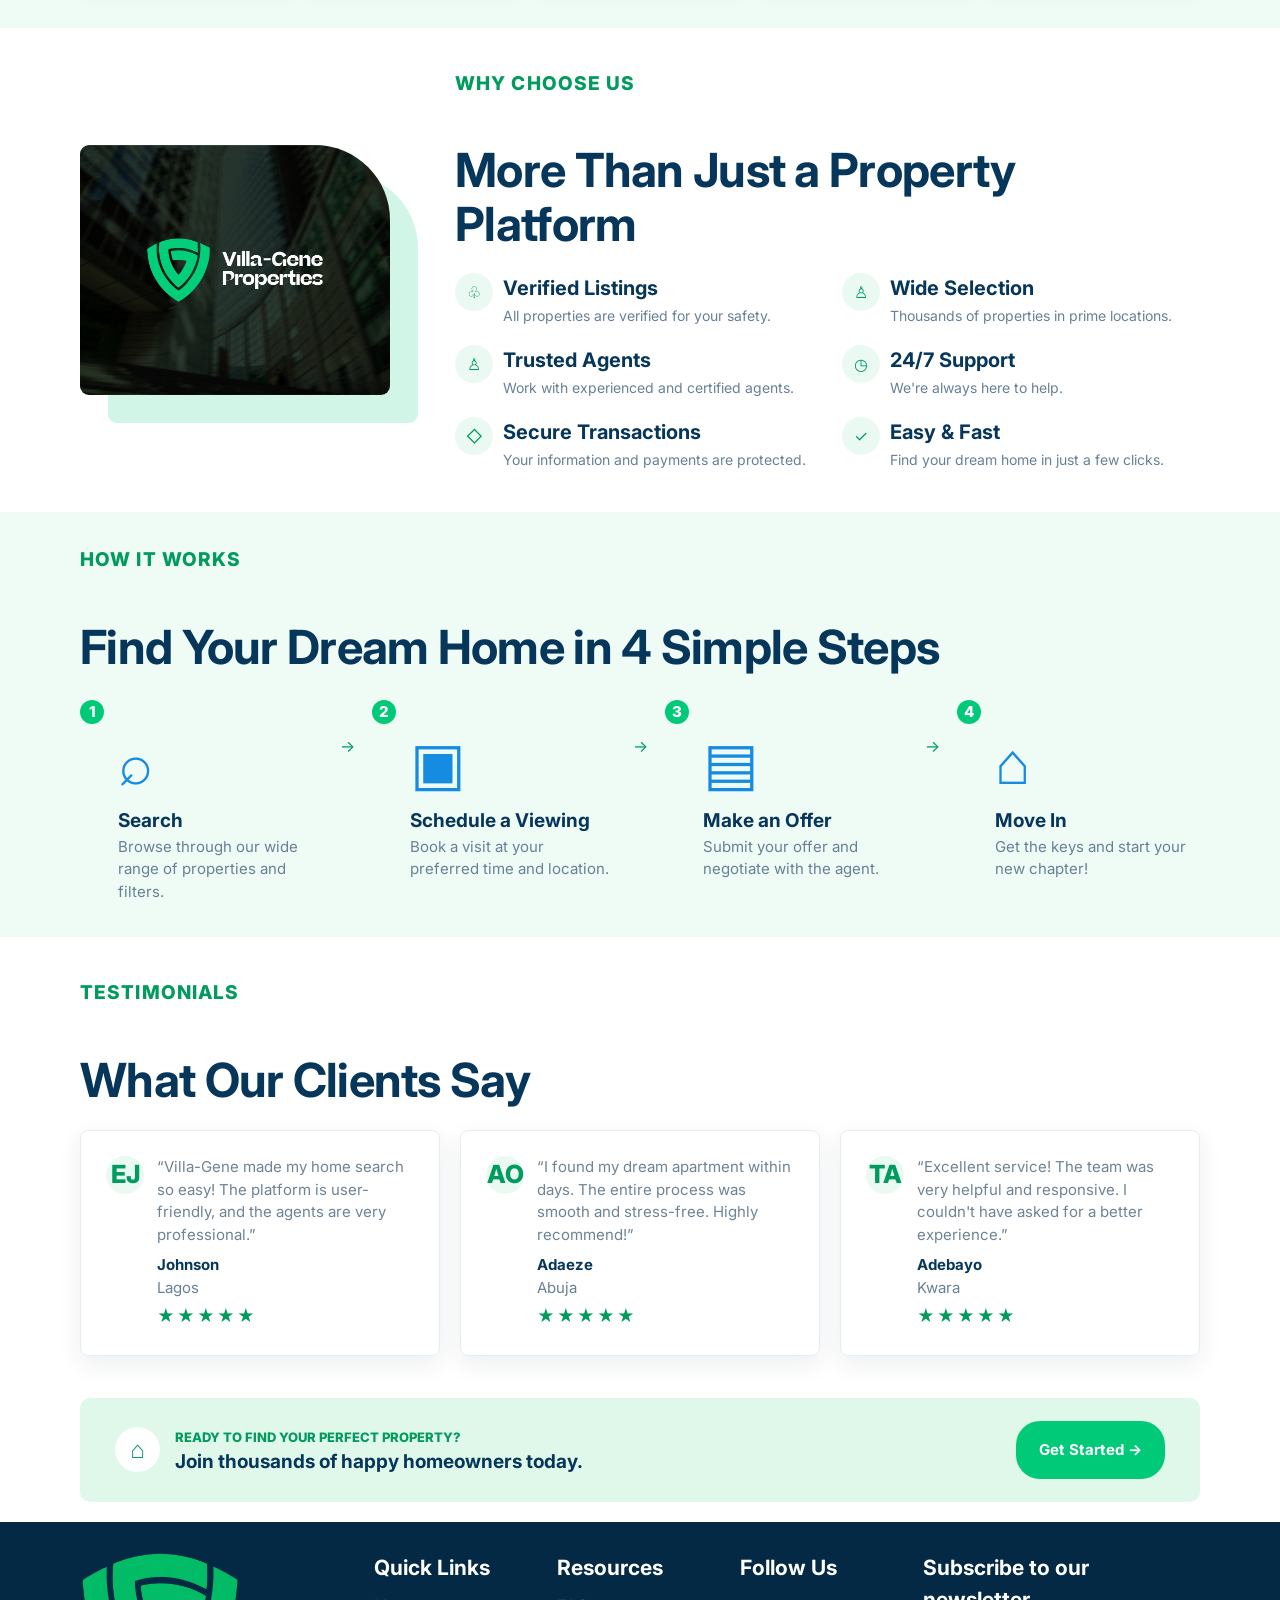
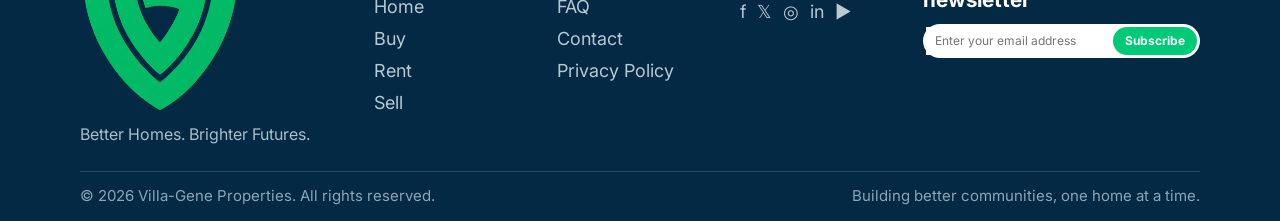
==== commit 394da17b: "Update website files" ====
--- a/index.html
+++ b/index.html
@@ -39,7 +39,7 @@
     <div class="hero-content container">
       <div class="hero-copy">
         <p class="eyebrow">YOUR DREAM HOME AWAITS.</p>
-        <h1>Find the <span style="color: #00c978">Perfect</span><br>Property, <span style="font-size: 93px;">Anywhere.</span></h1>
+        <h1>Find the <span style="color: #00c978">Perfect</span><br>Property, <span style="font-size: 53px;">Anywhere.</span></h1>
         <p class="hero-text">
           Discover the best homes for sale and rent. Whether you're
           buying, renting, or investing, we make it simple, fast and secure.
--- a/style.css
+++ b/style.css
@@ -60,7 +60,7 @@
   
 }
 
-.brand { width: 215px; display: flex; align-items: center;  }
+.brand { width: 205px; display: flex; align-items: center;  }
 
 .brand img { width: 100%; height: auto; display: block; box-shadow: rgba(1, 72, 1, 0.17); margin-left: 130px; }
 
@@ -111,7 +111,7 @@
   padding-bottom: 45px;
 }
 
-.hero-copy { max-width: 650px; padding-top: 150px; }
+.hero-copy { max-width: 650px; padding-top: 70px; }
 .eyebrow { font-size: 19px; font-weight: 800; letter-spacing: 1.1px; margin-bottom: 45px; color: #00c978;}
 .green-text { color: var(--green-dark); }
 
